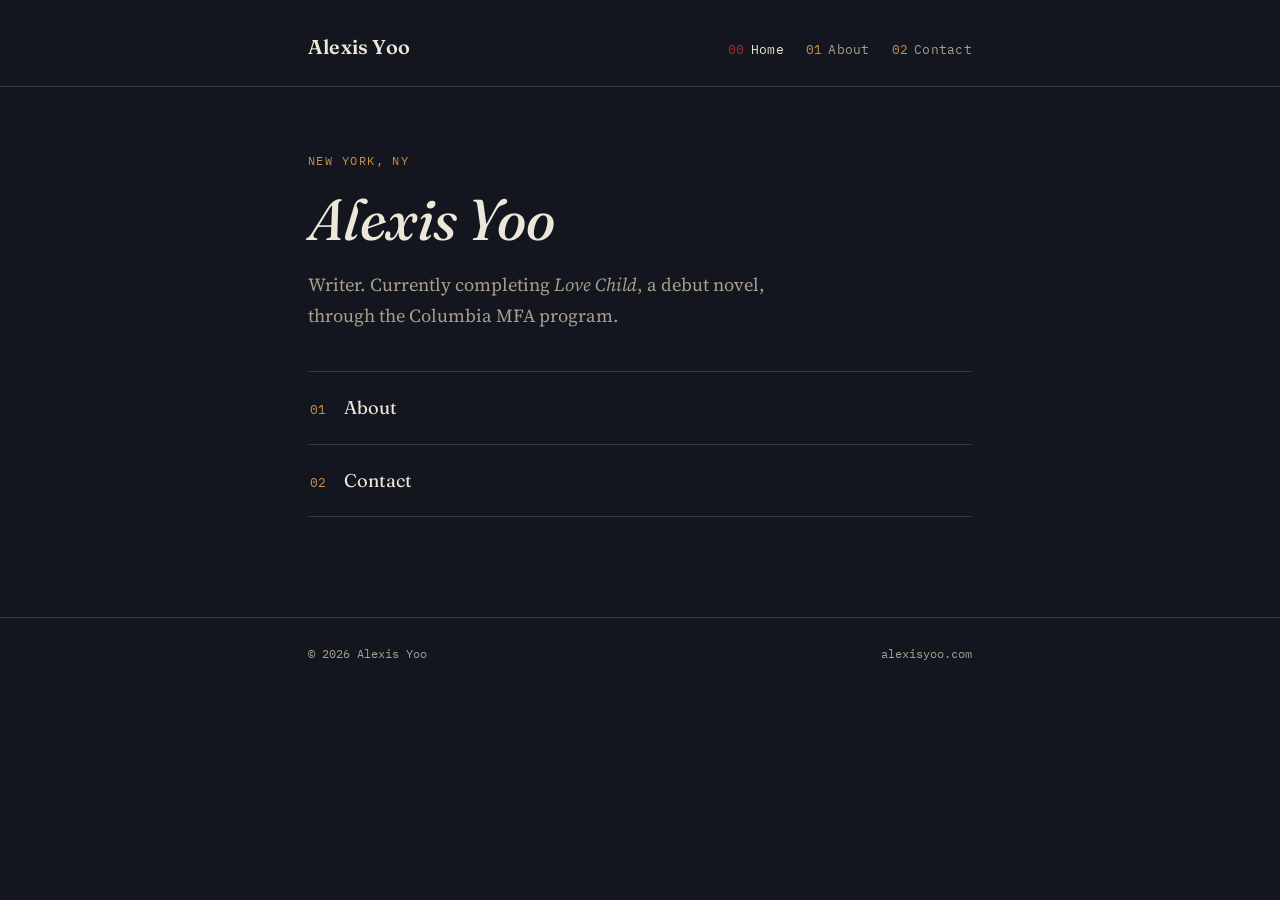
==== index.html @ 3e4c3f4c "Add files via upload" ====
<!DOCTYPE html>
<html lang="en">
<head>
<meta charset="UTF-8">
<meta name="viewport" content="width=device-width, initial-scale=1.0">
<title>Alexis Yoo — Writer</title>
<meta name="description" content="Alexis Yoo is a writer based in New York, working on her debut novel Love Child.">
<link rel="stylesheet" href="style.css">
</head>
<body>

<header class="site">
  <div class="header-inner">
    <div class="mark"><a href="index.html">Alexis Yoo</a></div>
    <nav class="pages" aria-label="Site">
      <a href="index.html" aria-current="page"><span class="num">00</span>Home</a>
      <a href="about.html"><span class="num">01</span>About</a>
      <a href="contact.html"><span class="num">02</span>Contact</a>
    </nav>
  </div>
</header>

<main>
  <div class="wrap">
    <p class="eyebrow">New York, NY</p>
    <h1>Alexis Yoo<span class="cursor" aria-hidden="true"></span></h1>
    <p class="lede">Writer. Currently completing <em>Love Child</em>, a debut novel, through the Columbia MFA program.</p>

    <ul class="index-list">
      <li>
        <a href="about.html">
          <span class="num">01</span>
          <span class="title">About</span>
          <span class="go">read →</span>
        </a>
      </li>
      <li>
        <a href="contact.html">
          <span class="num">02</span>
          <span class="title">Contact</span>
          <span class="go">get in touch →</span>
        </a>
      </li>
    </ul>
  </div>
</main>

<footer class="site">
  <div class="wrap">
    <span>&copy; 2026 Alexis Yoo</span>
    <span>alexisyoo.com</span>
  </div>
</footer>

</body>
</html>
---- style.css ----
@import url('https://fonts.googleapis.com/css2?family=Fraunces:ital,opsz,wght@0,9..144,300;0,9..144,450;0,9..144,600;1,9..144,450&family=Source+Serif+4:ital,wght@0,400;0,600;1,400&family=IBM+Plex+Mono:wght@400;500&display=swap');

:root {
  --ink: #14161f;
  --ink-soft: #1b1e2b;
  --paper: #ede7d9;
  --paper-dim: #a79f8c;
  --rule: #34374a;
  --accent: #9a3324;      /* manuscript red, editor's pencil */
  --accent-soft: #c98f4a; /* aged gold, hover / signature */
  --max: 720px;
}

* { box-sizing: border-box; }

html {
  scroll-behavior: smooth;
}

body {
  margin: 0;
  background: var(--ink);
  color: var(--paper);
  font-family: 'Source Serif 4', Georgia, serif;
  font-size: 18px;
  line-height: 1.7;
  -webkit-font-smoothing: antialiased;
  background-image: repeating-linear-gradient(
    to bottom,
    transparent,
    transparent 37px,
    rgba(237, 231, 217, 0.035) 38px
  );
}

::selection {
  background: var(--accent);
  color: var(--paper);
}

a {
  color: var(--paper);
  text-decoration-color: var(--accent-soft);
  text-underline-offset: 3px;
}
a:hover, a:focus-visible {
  color: var(--accent-soft);
}
a:focus-visible {
  outline: 1px dashed var(--accent-soft);
  outline-offset: 3px;
}

.wrap {
  max-width: var(--max);
  margin: 0 auto;
  padding: 0 28px;
}

/* ---- Header / manuscript nav ---- */
header.site {
  border-bottom: 1px solid var(--rule);
}
.header-inner {
  max-width: var(--max);
  margin: 0 auto;
  padding: 30px 28px 22px;
  display: flex;
  align-items: baseline;
  justify-content: space-between;
  gap: 24px;
}
.mark {
  font-family: 'Fraunces', serif;
  font-weight: 600;
  font-size: 20px;
  letter-spacing: 0.01em;
}
.mark a { text-decoration: none; }

nav.pages {
  font-family: 'IBM Plex Mono', monospace;
  font-size: 13px;
  letter-spacing: 0.02em;
  display: flex;
  gap: 22px;
  color: var(--paper-dim);
}
nav.pages a {
  text-decoration: none;
  color: var(--paper-dim);
  position: relative;
}
nav.pages a .num {
  color: var(--accent-soft);
  margin-right: 6px;
}
nav.pages a:hover,
nav.pages a[aria-current="page"] {
  color: var(--paper);
}
nav.pages a[aria-current="page"] .num {
  color: var(--accent);
}

/* ---- Main ---- */
main {
  padding: 64px 0 100px;
}

.eyebrow {
  font-family: 'IBM Plex Mono', monospace;
  font-size: 12px;
  letter-spacing: 0.12em;
  text-transform: uppercase;
  color: var(--accent-soft);
  margin: 0 0 18px;
}

h1 {
  font-family: 'Fraunces', serif;
  font-weight: 450;
  font-style: italic;
  font-size: clamp(2.4rem, 6vw, 3.6rem);
  line-height: 1.08;
  margin: 0 0 0.3em;
  letter-spacing: -0.01em;
}

h1 .cursor {
  display: inline-block;
  width: 0.5ch;
  background: var(--accent);
  margin-left: 4px;
  animation: blink 1.1s steps(1) infinite;
}
@keyframes blink {
  50% { opacity: 0; }
}
@media (prefers-reduced-motion: reduce) {
  h1 .cursor { animation: none; opacity: 1; }
}

h2 {
  font-family: 'Fraunces', serif;
  font-weight: 450;
  font-size: 1.5rem;
  margin: 0 0 0.6em;
  color: var(--paper);
}

p {
  margin: 0 0 1.3em;
  color: var(--paper);
}
p.lede {
  font-size: 1.15rem;
  color: var(--paper-dim);
  max-width: 56ch;
}

.rule {
  border: none;
  border-top: 1px solid var(--rule);
  margin: 48px 0;
}

.byline {
  font-family: 'IBM Plex Mono', monospace;
  font-size: 12.5px;
  color: var(--paper-dim);
  letter-spacing: 0.04em;
}

/* ---- Home hero list of pieces ---- */
.index-list {
  list-style: none;
  margin: 40px 0 0;
  padding: 0;
  border-top: 1px solid var(--rule);
}
.index-list li {
  border-bottom: 1px solid var(--rule);
}
.index-list a {
  display: flex;
  align-items: baseline;
  gap: 18px;
  padding: 20px 2px;
  text-decoration: none;
}
.index-list .num {
  font-family: 'IBM Plex Mono', monospace;
  font-size: 13px;
  color: var(--accent-soft);
  width: 2ch;
}
.index-list .title {
  font-family: 'Fraunces', serif;
  font-size: 1.15rem;
  flex: 1;
}
.index-list .go {
  font-family: 'IBM Plex Mono', monospace;
  font-size: 12px;
  color: var(--paper-dim);
  opacity: 0;
  transition: opacity 0.15s ease;
}
.index-list a:hover .go,
.index-list a:focus-visible .go {
  opacity: 1;
}

/* ---- Contact ---- */
.contact-block {
  margin-top: 8px;
}
.contact-email {
  font-family: 'IBM Plex Mono', monospace;
  font-size: 1.05rem;
  display: inline-block;
  padding: 4px 0;
  border-bottom: 1px solid var(--accent-soft);
}

.field {
  margin-bottom: 22px;
}
.field label {
  display: block;
  font-family: 'IBM Plex Mono', monospace;
  font-size: 12px;
  letter-spacing: 0.06em;
  text-transform: uppercase;
  color: var(--paper-dim);
  margin-bottom: 8px;
}
.field input,
.field textarea {
  width: 100%;
  background: transparent;
  border: none;
  border-bottom: 1px solid var(--rule);
  color: var(--paper);
  font-family: 'Source Serif 4', serif;
  font-size: 1rem;
  padding: 8px 2px;
}
.field input:focus,
.field textarea:focus {
  outline: none;
  border-bottom-color: var(--accent-soft);
}
.field textarea { resize: vertical; min-height: 100px; }

button.submit {
  font-family: 'IBM Plex Mono', monospace;
  font-size: 13px;
  letter-spacing: 0.04em;
  background: transparent;
  color: var(--paper);
  border: 1px solid var(--accent-soft);
  padding: 12px 20px;
  cursor: pointer;
  margin-top: 8px;
}
button.submit:hover {
  background: var(--accent-soft);
  color: var(--ink);
}

.note {
  font-family: 'IBM Plex Mono', monospace;
  font-size: 12px;
  color: var(--paper-dim);
  margin-top: 10px;
}

/* ---- Footer ---- */
footer.site {
  border-top: 1px solid var(--rule);
  padding: 26px 0 40px;
}
footer.site .wrap {
  display: flex;
  justify-content: space-between;
  align-items: baseline;
  font-family: 'IBM Plex Mono', monospace;
  font-size: 12px;
  color: var(--paper-dim);
}

@media (max-width: 520px) {
  .header-inner { flex-direction: column; gap: 10px; align-items: flex-start; }
  footer.site .wrap { flex-direction: column; gap: 6px; }
}
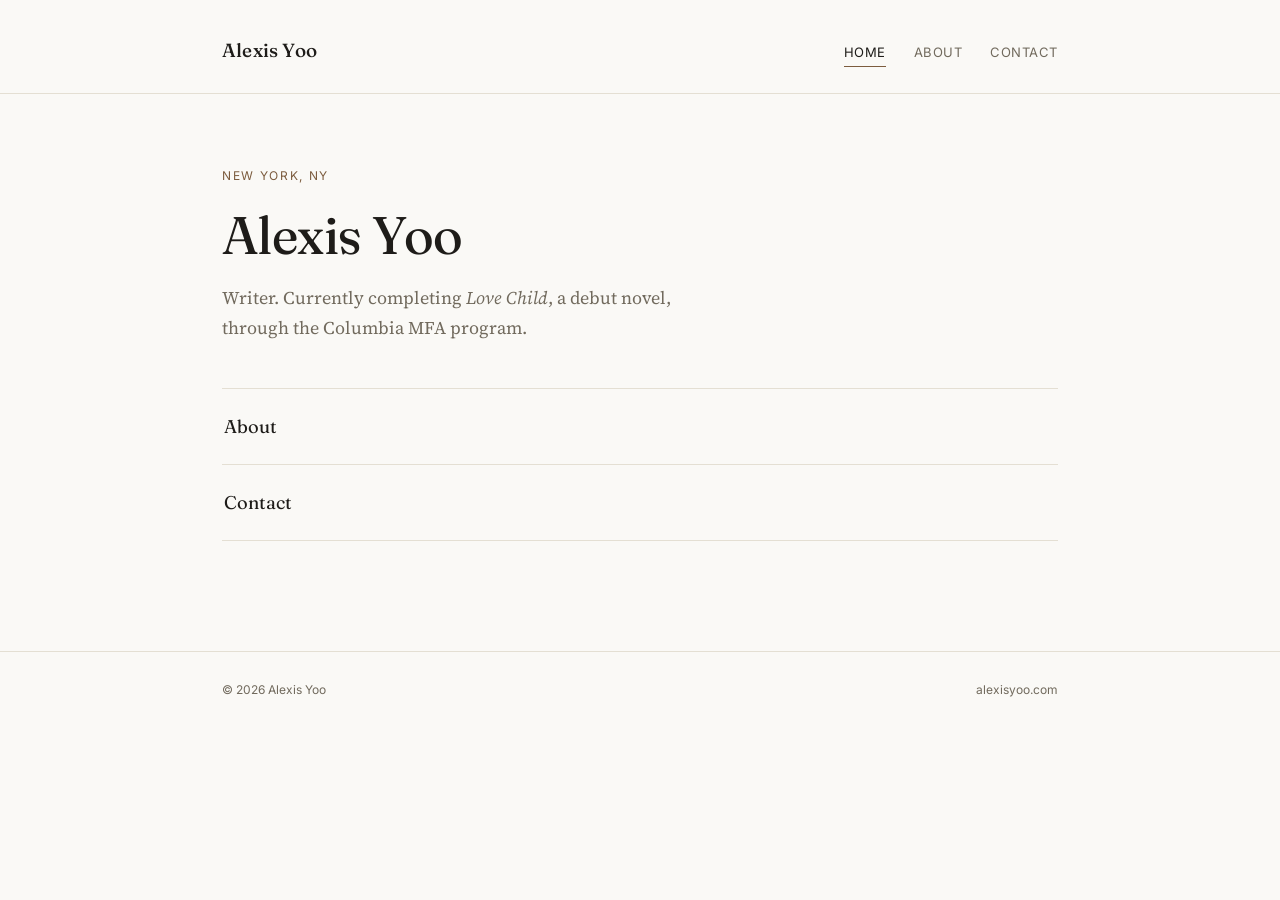
==== commit 94c56a64: "Add files via upload" ====
--- a/index.html
+++ b/index.html
@@ -13,9 +13,9 @@
   <div class="header-inner">
     <div class="mark"><a href="index.html">Alexis Yoo</a></div>
     <nav class="pages" aria-label="Site">
-      <a href="index.html" aria-current="page"><span class="num">00</span>Home</a>
-      <a href="about.html"><span class="num">01</span>About</a>
-      <a href="contact.html"><span class="num">02</span>Contact</a>
+      <a href="index.html" aria-current="page">Home</a>
+      <a href="about.html">About</a>
+      <a href="contact.html">Contact</a>
     </nav>
   </div>
 </header>
@@ -23,20 +23,18 @@
 <main>
   <div class="wrap">
     <p class="eyebrow">New York, NY</p>
-    <h1>Alexis Yoo<span class="cursor" aria-hidden="true"></span></h1>
+    <h1>Alexis Yoo</h1>
     <p class="lede">Writer. Currently completing <em>Love Child</em>, a debut novel, through the Columbia MFA program.</p>
 
     <ul class="index-list">
       <li>
         <a href="about.html">
-          <span class="num">01</span>
           <span class="title">About</span>
           <span class="go">read →</span>
         </a>
       </li>
       <li>
         <a href="contact.html">
-          <span class="num">02</span>
           <span class="title">Contact</span>
           <span class="go">get in touch →</span>
         </a>
--- a/style.css
+++ b/style.css
@@ -1,70 +1,45 @@
-@import url('https://fonts.googleapis.com/css2?family=Fraunces:ital,opsz,wght@0,9..144,300;0,9..144,450;0,9..144,600;1,9..144,450&family=Source+Serif+4:ital,wght@0,400;0,600;1,400&family=IBM+Plex+Mono:wght@400;500&display=swap');
+@import url('https://fonts.googleapis.com/css2?family=Fraunces:ital,opsz,wght@0,9..144,340;0,9..144,440;0,9..144,560;1,9..144,440&family=Source+Serif+4:ital,wght@0,400;0,600;1,400&family=Inter:wght@400;500&display=swap');
 
 :root {
-  --ink: #14161f;
-  --ink-soft: #1b1e2b;
-  --paper: #ede7d9;
-  --paper-dim: #a79f8c;
-  --rule: #34374a;
-  --accent: #9a3324;      /* manuscript red, editor's pencil */
-  --accent-soft: #c98f4a; /* aged gold, hover / signature */
-  --max: 720px;
+  --bg: #faf9f6;
+  --ink: #1e1c19;
+  --ink-dim: #716a5d;
+  --rule: #e4dfd3;
+  --accent: #7c5c3e;   /* quiet warm brown, used sparingly */
+  --max: 900px;
 }
 
 * { box-sizing: border-box; }
-
-html {
-  scroll-behavior: smooth;
-}
+html { scroll-behavior: smooth; }
 
 body {
   margin: 0;
-  background: var(--ink);
-  color: var(--paper);
+  background: var(--bg);
+  color: var(--ink);
   font-family: 'Source Serif 4', Georgia, serif;
   font-size: 18px;
   line-height: 1.7;
   -webkit-font-smoothing: antialiased;
-  background-image: repeating-linear-gradient(
-    to bottom,
-    transparent,
-    transparent 37px,
-    rgba(237, 231, 217, 0.035) 38px
-  );
 }
 
-::selection {
-  background: var(--accent);
-  color: var(--paper);
-}
+::selection { background: var(--accent); color: #fff; }
 
 a {
-  color: var(--paper);
-  text-decoration-color: var(--accent-soft);
+  color: var(--ink);
+  text-decoration-color: var(--rule);
   text-underline-offset: 3px;
 }
-a:hover, a:focus-visible {
-  color: var(--accent-soft);
-}
-a:focus-visible {
-  outline: 1px dashed var(--accent-soft);
-  outline-offset: 3px;
-}
+a:hover, a:focus-visible { color: var(--accent); text-decoration-color: var(--accent); }
+a:focus-visible { outline: 1px dashed var(--accent); outline-offset: 3px; }
 
-.wrap {
-  max-width: var(--max);
-  margin: 0 auto;
-  padding: 0 28px;
-}
+.wrap { max-width: var(--max); margin: 0 auto; padding: 0 32px; }
 
-/* ---- Header / manuscript nav ---- */
-header.site {
-  border-bottom: 1px solid var(--rule);
-}
+/* ---- Header ---- */
+header.site { border-bottom: 1px solid var(--rule); }
 .header-inner {
   max-width: var(--max);
   margin: 0 auto;
-  padding: 30px 28px 22px;
+  padding: 34px 32px 26px;
   display: flex;
   align-items: baseline;
   justify-content: space-between;
@@ -72,226 +47,138 @@
 }
 .mark {
   font-family: 'Fraunces', serif;
-  font-weight: 600;
-  font-size: 20px;
+  font-weight: 500;
+  font-size: 19px;
   letter-spacing: 0.01em;
 }
 .mark a { text-decoration: none; }
 
 nav.pages {
-  font-family: 'IBM Plex Mono', monospace;
+  font-family: 'Inter', sans-serif;
   font-size: 13px;
-  letter-spacing: 0.02em;
+  letter-spacing: 0.04em;
+  text-transform: uppercase;
   display: flex;
-  gap: 22px;
-  color: var(--paper-dim);
+  gap: 28px;
 }
 nav.pages a {
   text-decoration: none;
-  color: var(--paper-dim);
-  position: relative;
+  color: var(--ink-dim);
+  padding-bottom: 3px;
+  border-bottom: 1px solid transparent;
 }
-nav.pages a .num {
-  color: var(--accent-soft);
-  margin-right: 6px;
-}
-nav.pages a:hover,
+nav.pages a:hover { color: var(--ink); }
 nav.pages a[aria-current="page"] {
-  color: var(--paper);
-}
-nav.pages a[aria-current="page"] .num {
-  color: var(--accent);
+  color: var(--ink);
+  border-bottom-color: var(--accent);
 }
 
 /* ---- Main ---- */
-main {
-  padding: 64px 0 100px;
-}
+main { padding: 72px 0 110px; }
 
 .eyebrow {
-  font-family: 'IBM Plex Mono', monospace;
+  font-family: 'Inter', sans-serif;
   font-size: 12px;
-  letter-spacing: 0.12em;
+  letter-spacing: 0.14em;
   text-transform: uppercase;
-  color: var(--accent-soft);
-  margin: 0 0 18px;
+  color: var(--accent);
+  margin: 0 0 20px;
 }
 
 h1 {
   font-family: 'Fraunces', serif;
-  font-weight: 450;
-  font-style: italic;
-  font-size: clamp(2.4rem, 6vw, 3.6rem);
-  line-height: 1.08;
-  margin: 0 0 0.3em;
+  font-weight: 440;
+  font-size: clamp(2.3rem, 5.5vw, 3.3rem);
+  line-height: 1.1;
+  margin: 0 0 0.35em;
   letter-spacing: -0.01em;
-}
-
-h1 .cursor {
-  display: inline-block;
-  width: 0.5ch;
-  background: var(--accent);
-  margin-left: 4px;
-  animation: blink 1.1s steps(1) infinite;
-}
-@keyframes blink {
-  50% { opacity: 0; }
-}
-@media (prefers-reduced-motion: reduce) {
-  h1 .cursor { animation: none; opacity: 1; }
 }
 
 h2 {
   font-family: 'Fraunces', serif;
-  font-weight: 450;
-  font-size: 1.5rem;
-  margin: 0 0 0.6em;
-  color: var(--paper);
+  font-weight: 440;
+  font-size: 1.7rem;
+  margin: 0 0 0.7em;
 }
 
-p {
-  margin: 0 0 1.3em;
-  color: var(--paper);
+p { margin: 0 0 1.3em; color: var(--ink); }
+p.lede { font-size: 1.12rem; color: var(--ink-dim); max-width: 52ch; }
+
+.rule { border: none; border-top: 1px solid var(--rule); margin: 52px 0; }
+
+/* ---- Home: simple link list ---- */
+.index-list { list-style: none; margin: 44px 0 0; padding: 0; border-top: 1px solid var(--rule); }
+.index-list li { border-bottom: 1px solid var(--rule); }
+.index-list a {
+  display: flex; align-items: baseline; gap: 18px;
+  padding: 22px 2px; text-decoration: none;
 }
-p.lede {
-  font-size: 1.15rem;
-  color: var(--paper-dim);
-  max-width: 56ch;
+.index-list .title { font-family: 'Fraunces', serif; font-size: 1.15rem; flex: 1; }
+.index-list .go {
+  font-family: 'Inter', sans-serif; font-size: 12px; color: var(--ink-dim);
+  opacity: 0; transition: opacity 0.15s ease;
 }
+.index-list a:hover .go, .index-list a:focus-visible .go { opacity: 1; }
 
-.rule {
-  border: none;
-  border-top: 1px solid var(--rule);
-  margin: 48px 0;
+/* ---- About: bio + photo ---- */
+.about-grid {
+  display: grid;
+  grid-template-columns: 1.1fr 0.9fr;
+  gap: 64px;
+  align-items: start;
 }
+.about-photo img {
+  width: 100%;
+  height: auto;
+  display: block;
+  border-radius: 2px;
+}
+.about-bio h1 { margin-bottom: 0.5em; }
 
-.byline {
-  font-family: 'IBM Plex Mono', monospace;
-  font-size: 12.5px;
-  color: var(--paper-dim);
-  letter-spacing: 0.04em;
-}
-
-/* ---- Home hero list of pieces ---- */
-.index-list {
-  list-style: none;
-  margin: 40px 0 0;
-  padding: 0;
-  border-top: 1px solid var(--rule);
-}
-.index-list li {
-  border-bottom: 1px solid var(--rule);
-}
-.index-list a {
-  display: flex;
-  align-items: baseline;
-  gap: 18px;
-  padding: 20px 2px;
-  text-decoration: none;
-}
-.index-list .num {
-  font-family: 'IBM Plex Mono', monospace;
-  font-size: 13px;
-  color: var(--accent-soft);
-  width: 2ch;
-}
-.index-list .title {
-  font-family: 'Fraunces', serif;
-  font-size: 1.15rem;
-  flex: 1;
-}
-.index-list .go {
-  font-family: 'IBM Plex Mono', monospace;
-  font-size: 12px;
-  color: var(--paper-dim);
-  opacity: 0;
-  transition: opacity 0.15s ease;
-}
-.index-list a:hover .go,
-.index-list a:focus-visible .go {
-  opacity: 1;
+@media (max-width: 720px) {
+  .about-grid { grid-template-columns: 1fr; gap: 36px; }
+  .about-photo { order: -1; max-width: 320px; }
 }
 
 /* ---- Contact ---- */
-.contact-block {
-  margin-top: 8px;
-}
 .contact-email {
-  font-family: 'IBM Plex Mono', monospace;
-  font-size: 1.05rem;
+  font-family: 'Inter', sans-serif;
+  font-size: 1.02rem;
   display: inline-block;
   padding: 4px 0;
-  border-bottom: 1px solid var(--accent-soft);
+  border-bottom: 1px solid var(--accent);
 }
 
-.field {
-  margin-bottom: 22px;
-}
+.field { margin-bottom: 22px; }
 .field label {
-  display: block;
-  font-family: 'IBM Plex Mono', monospace;
-  font-size: 12px;
-  letter-spacing: 0.06em;
-  text-transform: uppercase;
-  color: var(--paper-dim);
+  display: block; font-family: 'Inter', sans-serif; font-size: 12px;
+  letter-spacing: 0.06em; text-transform: uppercase; color: var(--ink-dim);
   margin-bottom: 8px;
 }
-.field input,
-.field textarea {
-  width: 100%;
-  background: transparent;
-  border: none;
-  border-bottom: 1px solid var(--rule);
-  color: var(--paper);
-  font-family: 'Source Serif 4', serif;
-  font-size: 1rem;
-  padding: 8px 2px;
+.field input, .field textarea {
+  width: 100%; background: transparent; border: none; border-bottom: 1px solid var(--rule);
+  color: var(--ink); font-family: 'Source Serif 4', serif; font-size: 1rem; padding: 8px 2px;
 }
-.field input:focus,
-.field textarea:focus {
-  outline: none;
-  border-bottom-color: var(--accent-soft);
-}
+.field input:focus, .field textarea:focus { outline: none; border-bottom-color: var(--accent); }
 .field textarea { resize: vertical; min-height: 100px; }
 
 button.submit {
-  font-family: 'IBM Plex Mono', monospace;
-  font-size: 13px;
-  letter-spacing: 0.04em;
-  background: transparent;
-  color: var(--paper);
-  border: 1px solid var(--accent-soft);
-  padding: 12px 20px;
-  cursor: pointer;
-  margin-top: 8px;
+  font-family: 'Inter', sans-serif; font-size: 13px; letter-spacing: 0.03em;
+  background: transparent; color: var(--ink); border: 1px solid var(--accent);
+  padding: 12px 22px; cursor: pointer; margin-top: 8px;
 }
-button.submit:hover {
-  background: var(--accent-soft);
-  color: var(--ink);
-}
+button.submit:hover { background: var(--accent); color: #fff; }
 
-.note {
-  font-family: 'IBM Plex Mono', monospace;
-  font-size: 12px;
-  color: var(--paper-dim);
-  margin-top: 10px;
-}
+.note { font-family: 'Inter', sans-serif; font-size: 12px; color: var(--ink-dim); margin-top: 10px; }
 
 /* ---- Footer ---- */
-footer.site {
-  border-top: 1px solid var(--rule);
-  padding: 26px 0 40px;
-}
+footer.site { border-top: 1px solid var(--rule); padding: 28px 0 44px; }
 footer.site .wrap {
-  display: flex;
-  justify-content: space-between;
-  align-items: baseline;
-  font-family: 'IBM Plex Mono', monospace;
-  font-size: 12px;
-  color: var(--paper-dim);
+  display: flex; justify-content: space-between; align-items: baseline;
+  font-family: 'Inter', sans-serif; font-size: 12px; color: var(--ink-dim);
 }
 
 @media (max-width: 520px) {
-  .header-inner { flex-direction: column; gap: 10px; align-items: flex-start; }
+  .header-inner { flex-direction: column; gap: 12px; align-items: flex-start; }
   footer.site .wrap { flex-direction: column; gap: 6px; }
 }
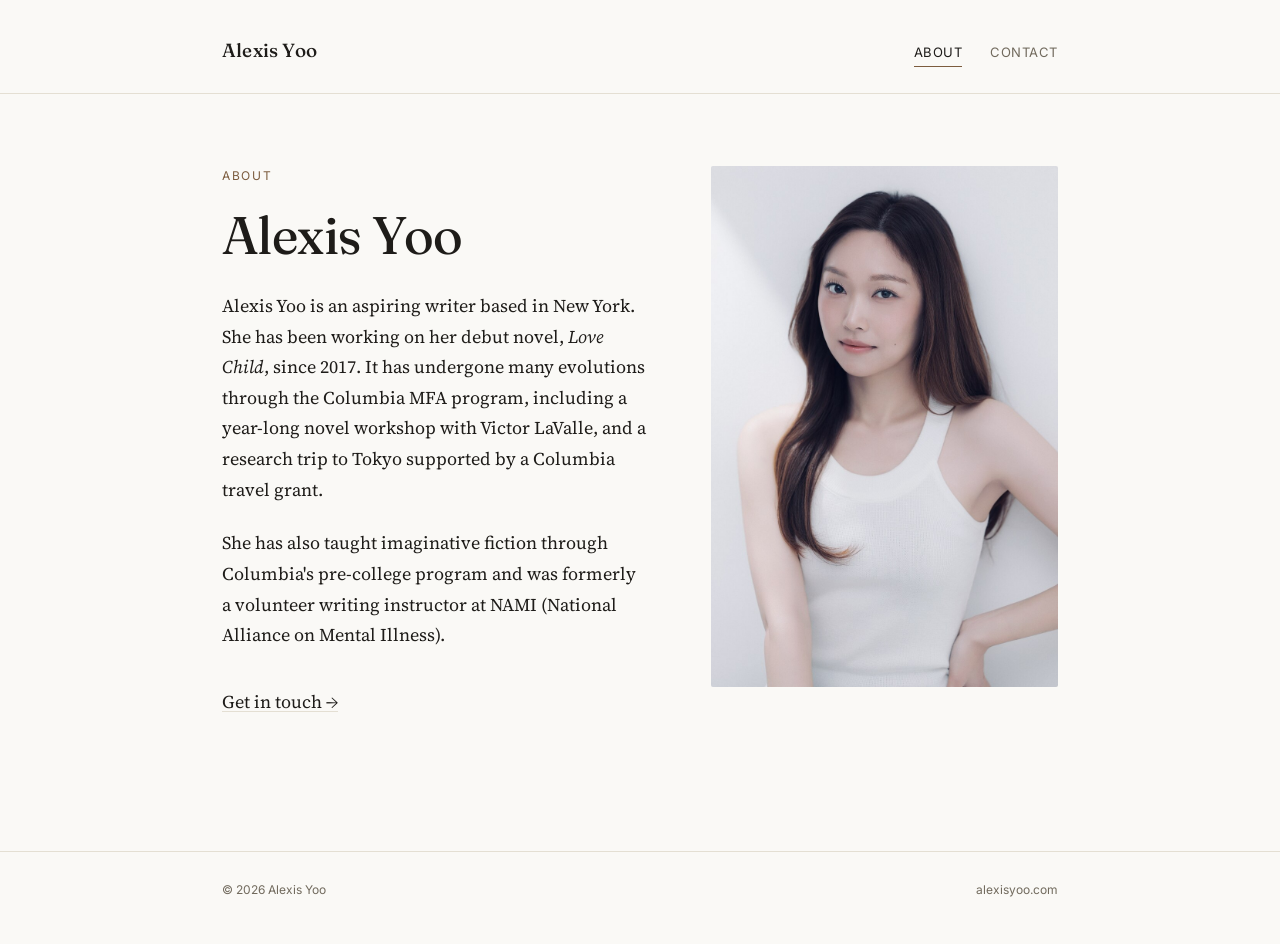
==== commit 1b7f270f: "Add files via upload" ====
--- a/index.html
+++ b/index.html
@@ -3,7 +3,7 @@
 <head>
 <meta charset="UTF-8">
 <meta name="viewport" content="width=device-width, initial-scale=1.0">
-<title>Alexis Yoo — Writer</title>
+<title>Alexis Yoo</title>
 <meta name="description" content="Alexis Yoo is a writer based in New York, working on her debut novel Love Child.">
 <link rel="stylesheet" href="style.css">
 </head>
@@ -13,8 +13,7 @@
   <div class="header-inner">
     <div class="mark"><a href="index.html">Alexis Yoo</a></div>
     <nav class="pages" aria-label="Site">
-      <a href="index.html" aria-current="page">Home</a>
-      <a href="about.html">About</a>
+      <a href="index.html" aria-current="page">About</a>
       <a href="contact.html">Contact</a>
     </nav>
   </div>
@@ -22,24 +21,18 @@
 
 <main>
   <div class="wrap">
-    <p class="eyebrow">New York, NY</p>
-    <h1>Alexis Yoo</h1>
-    <p class="lede">Writer. Currently completing <em>Love Child</em>, a debut novel, through the Columbia MFA program.</p>
-
-    <ul class="index-list">
-      <li>
-        <a href="about.html">
-          <span class="title">About</span>
-          <span class="go">read →</span>
-        </a>
-      </li>
-      <li>
-        <a href="contact.html">
-          <span class="title">Contact</span>
-          <span class="go">get in touch →</span>
-        </a>
-      </li>
-    </ul>
+    <div class="about-grid">
+      <div class="about-bio">
+        <p class="eyebrow">About</p>
+        <h1>Alexis Yoo</h1>
+        <p>Alexis Yoo is an aspiring writer based in New York. She has been working on her debut novel, <em>Love Child</em>, since 2017. It has undergone many evolutions through the Columbia MFA program, including a year-long novel workshop with Victor LaValle, and a research trip to Tokyo supported by a Columbia travel grant.</p>
+        <p>She has also taught imaginative fiction through Columbia's pre-college program and was formerly a volunteer writing instructor at NAMI (National Alliance on Mental Illness).</p>
+        <p class="byline" style="margin-top: 2em;"><a href="contact.html">Get in touch →</a></p>
+      </div>
+      <div class="about-photo">
+        <img src="alexis.jpg" alt="Portrait of Alexis Yoo">
+      </div>
+    </div>
   </div>
 </main>
 
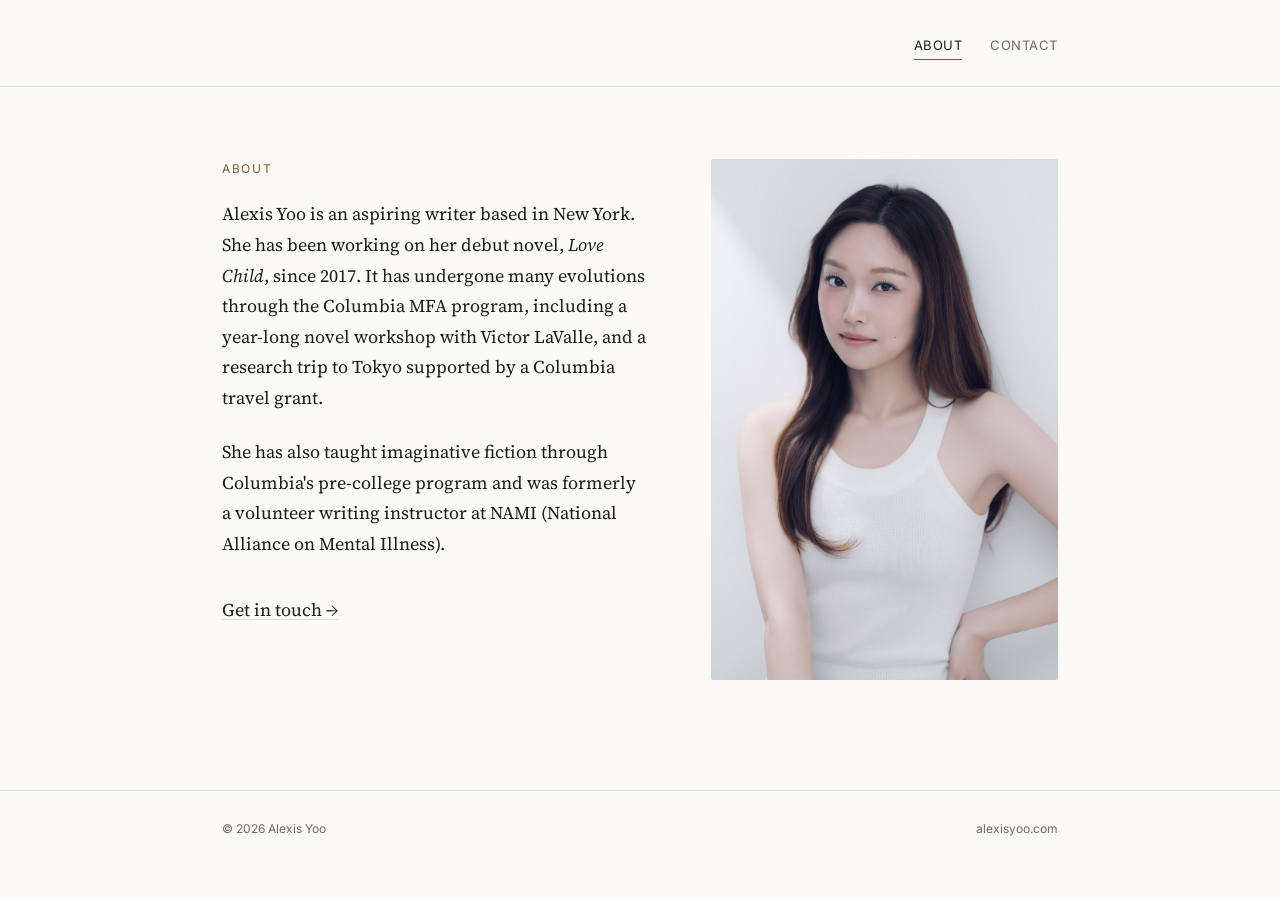
==== commit 2333ca9b: "Add files via upload" ====
--- a/index.html
+++ b/index.html
@@ -11,7 +11,6 @@
 
 <header class="site">
   <div class="header-inner">
-    <div class="mark"><a href="index.html">Alexis Yoo</a></div>
     <nav class="pages" aria-label="Site">
       <a href="index.html" aria-current="page">About</a>
       <a href="contact.html">Contact</a>
@@ -24,7 +23,6 @@
     <div class="about-grid">
       <div class="about-bio">
         <p class="eyebrow">About</p>
-        <h1>Alexis Yoo</h1>
         <p>Alexis Yoo is an aspiring writer based in New York. She has been working on her debut novel, <em>Love Child</em>, since 2017. It has undergone many evolutions through the Columbia MFA program, including a year-long novel workshop with Victor LaValle, and a research trip to Tokyo supported by a Columbia travel grant.</p>
         <p>She has also taught imaginative fiction through Columbia's pre-college program and was formerly a volunteer writing instructor at NAMI (National Alliance on Mental Illness).</p>
         <p class="byline" style="margin-top: 2em;"><a href="contact.html">Get in touch →</a></p>
--- a/style.css
+++ b/style.css
@@ -60,6 +60,7 @@
   text-transform: uppercase;
   display: flex;
   gap: 28px;
+  margin-left: auto;
 }
 nav.pages a {
   text-decoration: none;
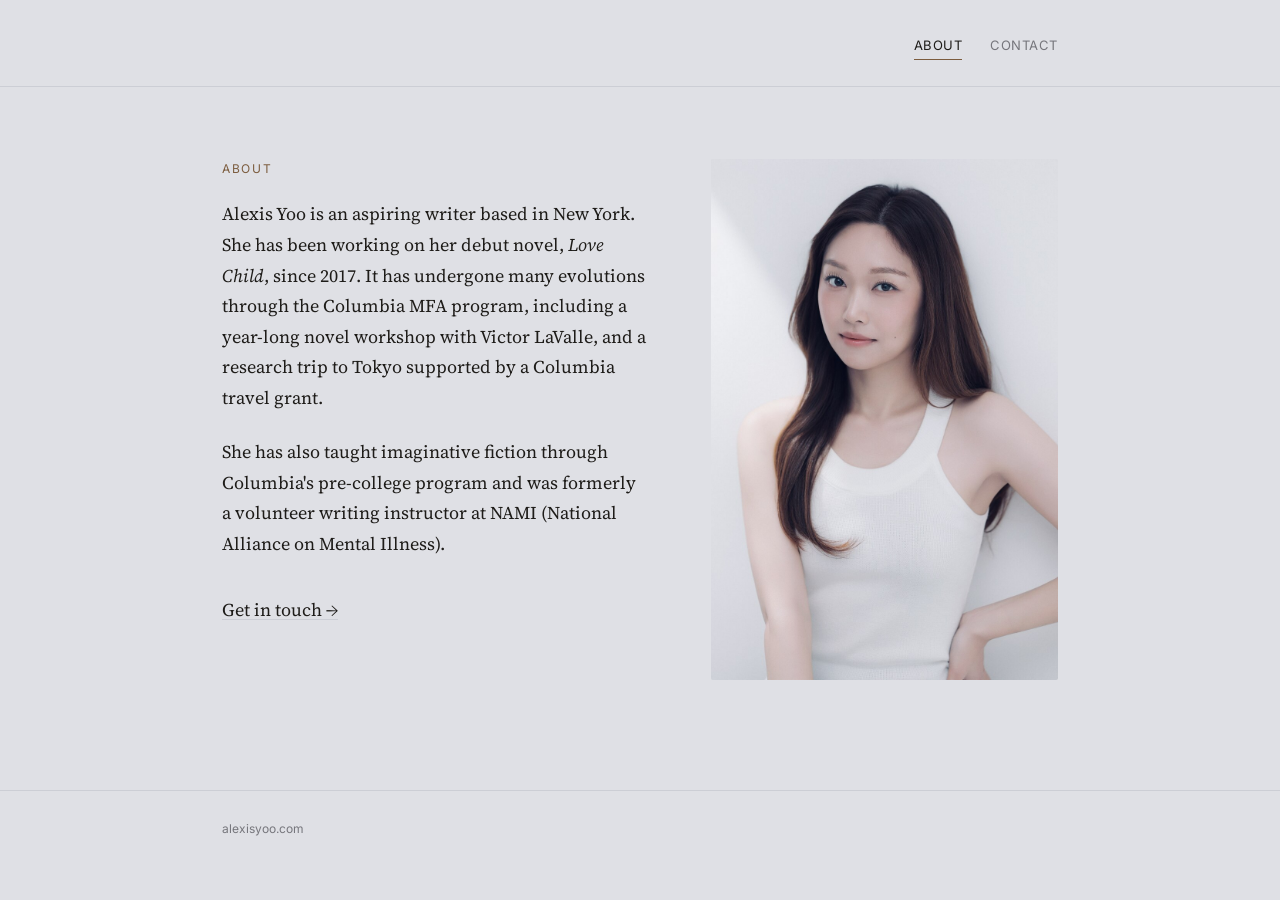
==== commit b3c64379: "Add files via upload" ====
--- a/index.html
+++ b/index.html
@@ -36,7 +36,6 @@
 
 <footer class="site">
   <div class="wrap">
-    <span>&copy; 2026 Alexis Yoo</span>
     <span>alexisyoo.com</span>
   </div>
 </footer>
--- a/style.css
+++ b/style.css
@@ -1,10 +1,10 @@
 @import url('https://fonts.googleapis.com/css2?family=Fraunces:ital,opsz,wght@0,9..144,340;0,9..144,440;0,9..144,560;1,9..144,440&family=Source+Serif+4:ital,wght@0,400;0,600;1,400&family=Inter:wght@400;500&display=swap');
 
 :root {
-  --bg: #faf9f6;
+  --bg: #dfe0e5;
   --ink: #1e1c19;
-  --ink-dim: #716a5d;
-  --rule: #e4dfd3;
+  --ink-dim: #76767c;
+  --rule: #ccced5;
   --accent: #7c5c3e;   /* quiet warm brown, used sparingly */
   --max: 900px;
 }
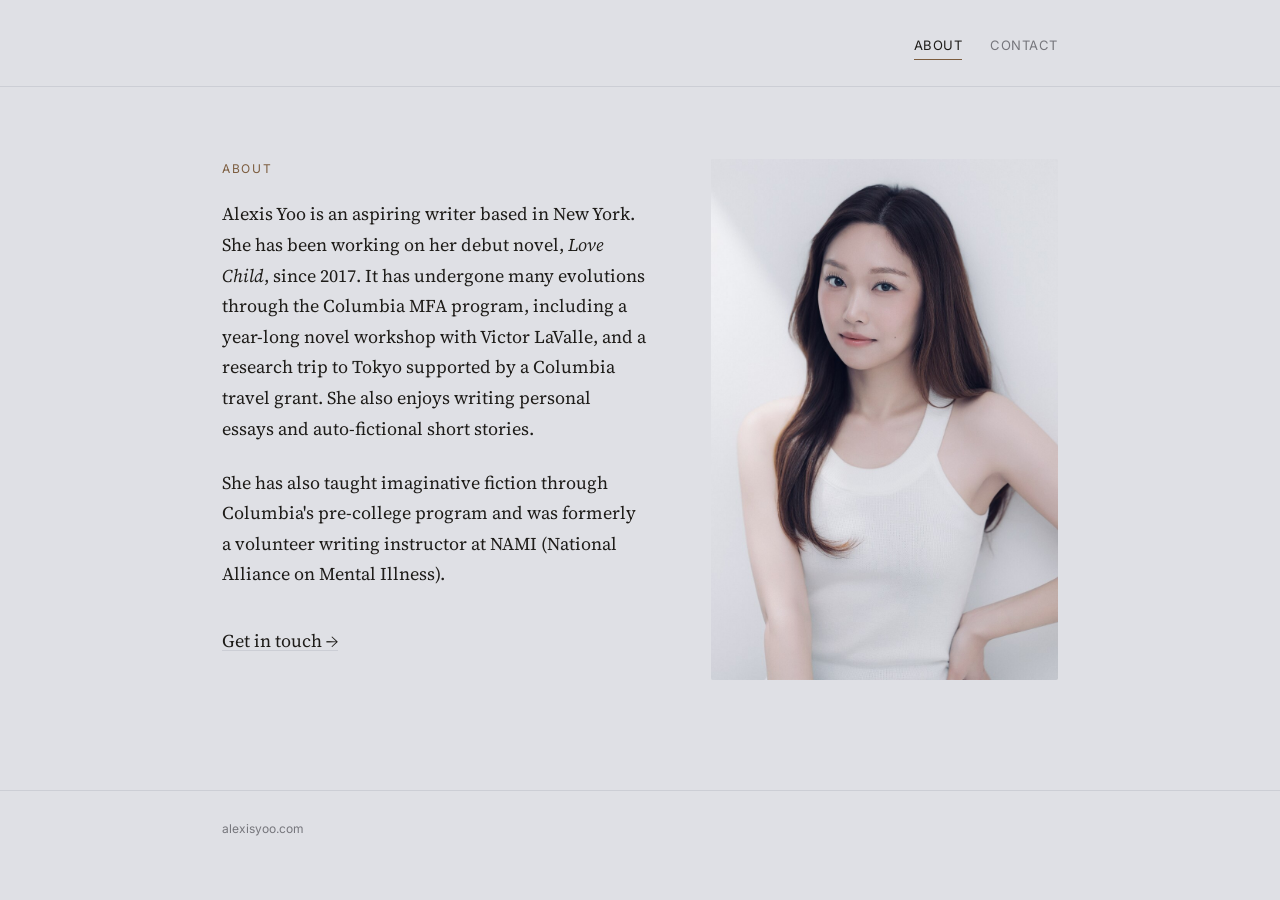
==== commit ef34fb11: "Update index.html" ====
--- a/index.html
+++ b/index.html
@@ -23,7 +23,7 @@
     <div class="about-grid">
       <div class="about-bio">
         <p class="eyebrow">About</p>
-        <p>Alexis Yoo is an aspiring writer based in New York. She has been working on her debut novel, <em>Love Child</em>, since 2017. It has undergone many evolutions through the Columbia MFA program, including a year-long novel workshop with Victor LaValle, and a research trip to Tokyo supported by a Columbia travel grant.</p>
+        <p>Alexis Yoo is an aspiring writer based in New York. She has been working on her debut novel, <em>Love Child</em>, since 2017. It has undergone many evolutions through the Columbia MFA program, including a year-long novel workshop with Victor LaValle, and a research trip to Tokyo supported by a Columbia travel grant. She also enjoys writing personal essays and auto-fictional short stories.</p>
         <p>She has also taught imaginative fiction through Columbia's pre-college program and was formerly a volunteer writing instructor at NAMI (National Alliance on Mental Illness).</p>
         <p class="byline" style="margin-top: 2em;"><a href="contact.html">Get in touch →</a></p>
       </div>
--- a/style.css
+++ b/style.css
@@ -153,7 +153,7 @@
 .field { margin-bottom: 22px; }
 .field label {
   display: block; font-family: 'Inter', sans-serif; font-size: 12px;
-  letter-spacing: 0.06em; text-transform: uppercase; color: var(--ink-dim);
+  letter-spacing: 0.06em; text-transform: uppercase; color: var(--ink);
   margin-bottom: 8px;
 }
 .field input, .field textarea {
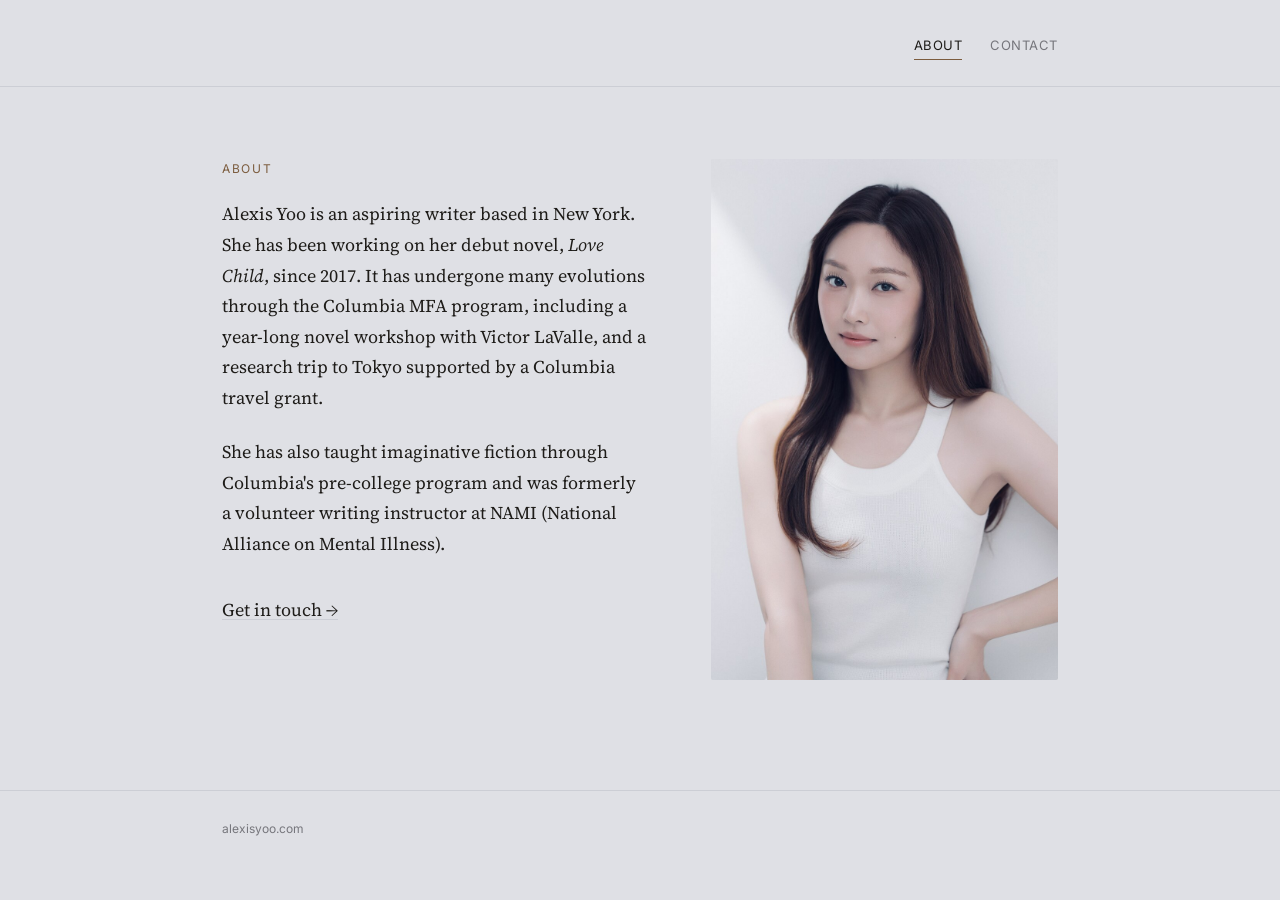
==== commit fd6be0d9: "Update index.html" ====
--- a/index.html
+++ b/index.html
@@ -23,7 +23,7 @@
     <div class="about-grid">
       <div class="about-bio">
         <p class="eyebrow">About</p>
-        <p>Alexis Yoo is an aspiring writer based in New York. She has been working on her debut novel, <em>Love Child</em>, since 2017. It has undergone many evolutions through the Columbia MFA program, including a year-long novel workshop with Victor LaValle, and a research trip to Tokyo supported by a Columbia travel grant. She also enjoys writing personal essays and auto-fictional short stories.</p>
+        <p>Alexis Yoo is an aspiring writer based in New York. She has been working on her debut novel, <em>Love Child</em>, since 2017. It has undergone many evolutions through the Columbia MFA program, including a year-long novel workshop with Victor LaValle, and a research trip to Tokyo supported by a Columbia travel grant.</p>
         <p>She has also taught imaginative fiction through Columbia's pre-college program and was formerly a volunteer writing instructor at NAMI (National Alliance on Mental Illness).</p>
         <p class="byline" style="margin-top: 2em;"><a href="contact.html">Get in touch →</a></p>
       </div>
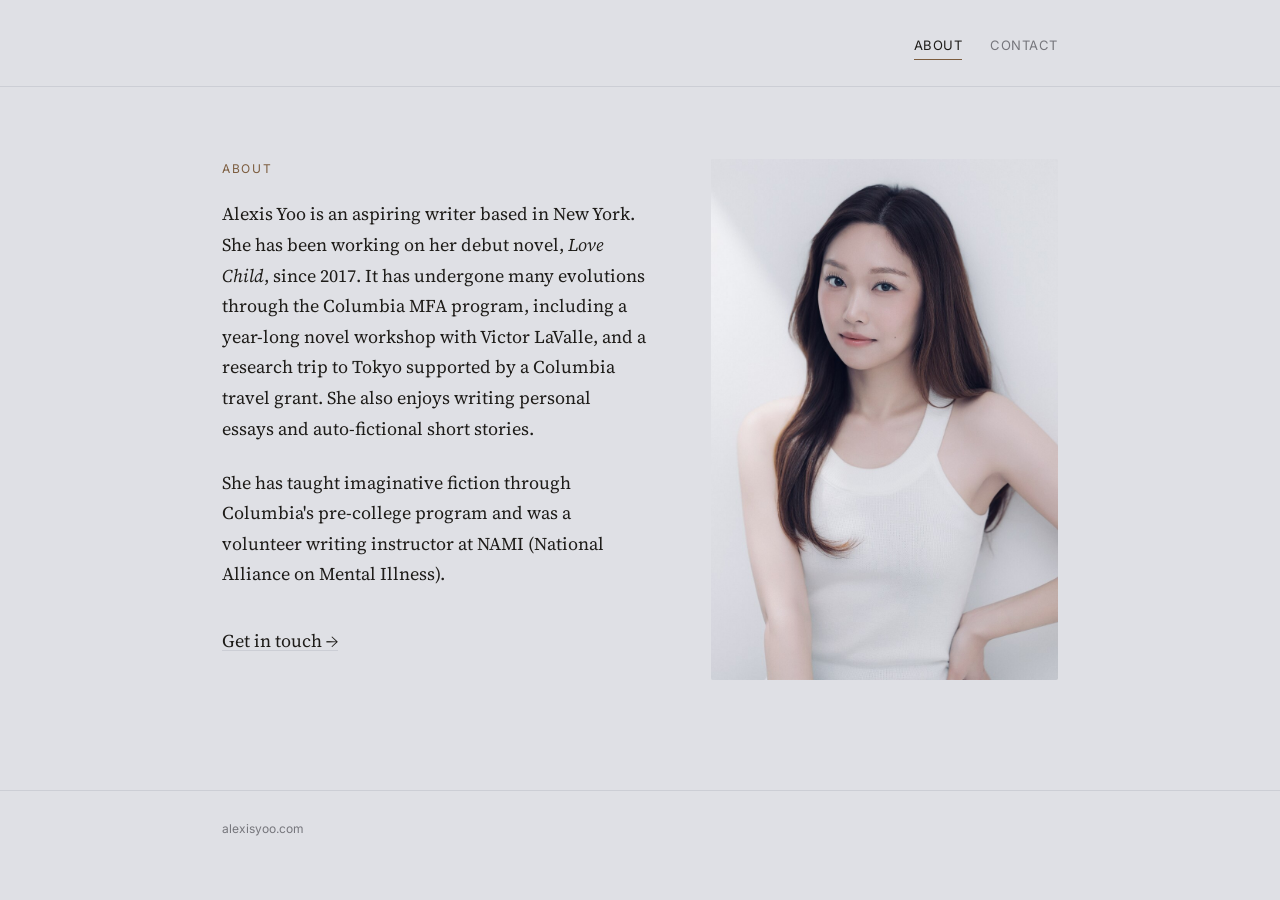
==== commit 04b16700: "Update index.html" ====
--- a/index.html
+++ b/index.html
@@ -23,8 +23,8 @@
     <div class="about-grid">
       <div class="about-bio">
         <p class="eyebrow">About</p>
-        <p>Alexis Yoo is an aspiring writer based in New York. She has been working on her debut novel, <em>Love Child</em>, since 2017. It has undergone many evolutions through the Columbia MFA program, including a year-long novel workshop with Victor LaValle, and a research trip to Tokyo supported by a Columbia travel grant.</p>
-        <p>She has also taught imaginative fiction through Columbia's pre-college program and was formerly a volunteer writing instructor at NAMI (National Alliance on Mental Illness).</p>
+        <p>Alexis Yoo is an aspiring writer based in New York. She has been working on her debut novel, <em>Love Child</em>, since 2017. It has undergone many evolutions through the Columbia MFA program, including a year-long novel workshop with Victor LaValle, and a research trip to Tokyo supported by a Columbia travel grant. She also enjoys writing personal essays and auto-fictional short stories.</p>
+        <p>She has taught imaginative fiction through Columbia's pre-college program and was a volunteer writing instructor at NAMI (National Alliance on Mental Illness).</p>
         <p class="byline" style="margin-top: 2em;"><a href="contact.html">Get in touch →</a></p>
       </div>
       <div class="about-photo">
